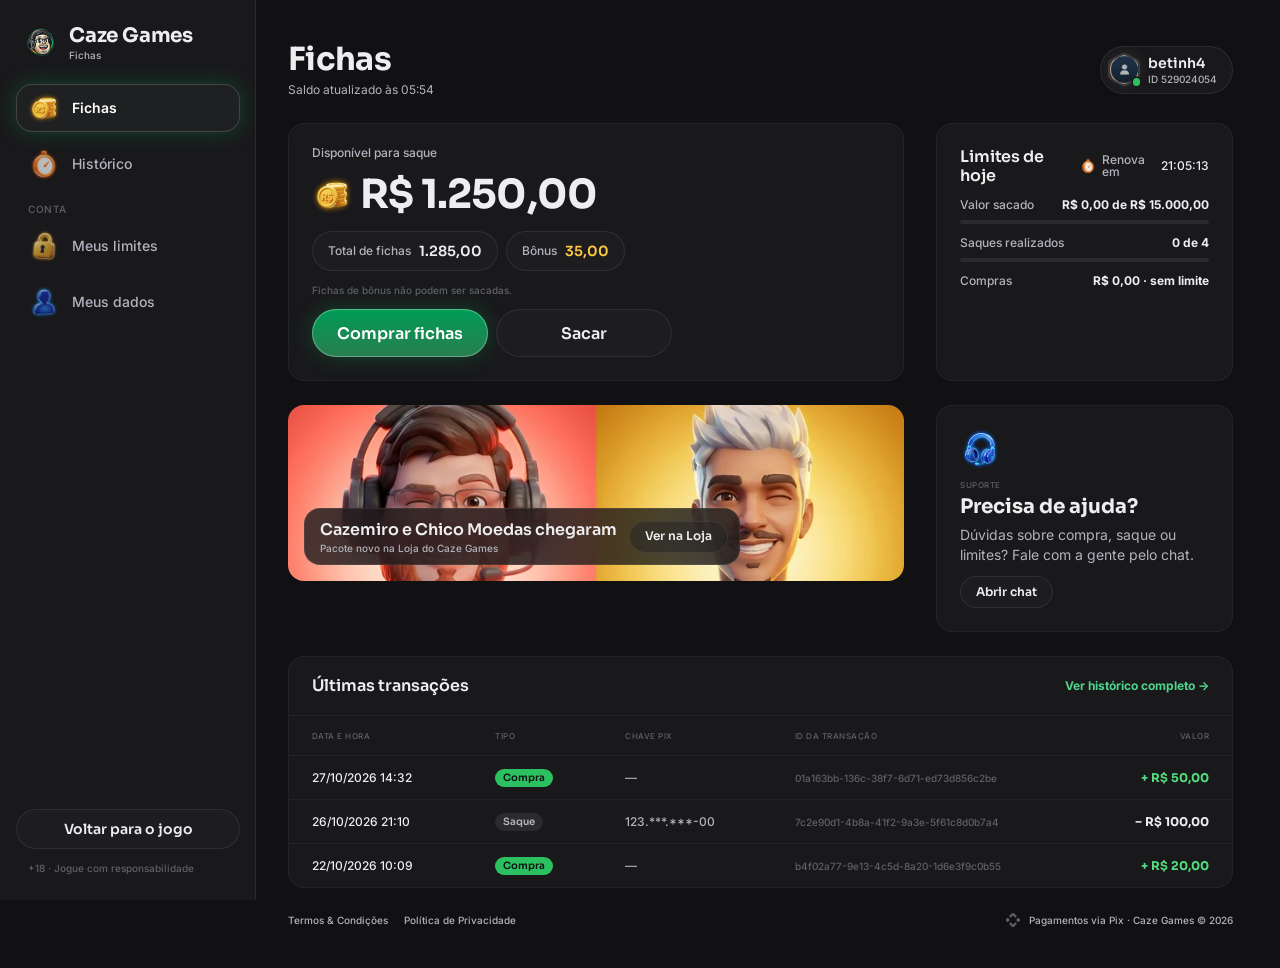
==== fichas/index.html @ 66422e05 "Caze Games: versão da marca gerada do protótipo EstrelaGames Cores verdes do kit, logo do Caze (ícon" ====
<!doctype html>
<html lang="pt-BR">
<head>
<meta charset="utf-8">
<meta name="viewport" content="width=device-width, initial-scale=1, viewport-fit=cover">
<meta name="robots" content="noindex, nofollow">
<meta name="theme-color" content="#111113">
<title>Fichas · Caze Games</title>
<link rel="icon" href="../assets/ui/logo_icon.webp">
<link rel="preconnect" href="https://fonts.googleapis.com">
<link rel="preconnect" href="https://fonts.gstatic.com" crossorigin>
<link rel="stylesheet" href="https://fonts.googleapis.com/css2?family=Inter:wght@400;500;600;700&family=Sora:wght@600;700;800&display=swap">
<link rel="stylesheet" href="../css/tokens.css?v=20261027h">
<link rel="stylesheet" href="../css/ui.css?v=20261027h">
<link rel="stylesheet" href="fichas.css?v=20261027h">
</head>
<body>
<svg width="0" height="0" style="position:absolute" aria-hidden="true">
  <defs><clipPath id="hexclip" clipPathUnits="objectBoundingBox"><path id="hexpath" d=""/></clipPath></defs>
  <symbol id="i-chev-l-light" viewBox="0 0 320 512"><path d="M20.7 267.3c-6.2-6.2-6.2-16.4 0-22.6l192-192c6.2-6.2 16.4-6.2 22.6 0s6.2 16.4 0 22.6L54.6 256 235.3 436.7c6.2 6.2 6.2 16.4 0 22.6s-16.4 6.2-22.6 0l-192-192z"/></symbol>
  <symbol id="i-x" viewBox="0 0 384 512"><path d="M324.5 411.1c6.2 6.2 16.4 6.2 22.6 0s6.2-16.4 0-22.6L214.6 256 347.1 123.5c6.2-6.2 6.2-16.4 0-22.6s-16.4-6.2-22.6 0L192 233.4 59.5 100.9c-6.2-6.2-16.4-6.2-22.6 0s-6.2 16.4 0 22.6L169.4 256 36.9 388.5c-6.2 6.2-6.2 16.4 0 22.6s16.4 6.2 22.6 0L192 278.6 324.5 411.1z"/></symbol>
  <symbol id="i-check" viewBox="0 0 448 512"><path d="M438.6 105.4c12.5 12.5 12.5 32.8 0 45.3l-256 256c-12.5 12.5-32.8 12.5-45.3 0l-128-128c-12.5-12.5-12.5-32.8 0-45.3s32.8-12.5 45.3 0L160 338.7 393.4 105.4c12.5-12.5 32.8-12.5 45.3 0z"/></symbol>
  <symbol id="i-copy" viewBox="0 0 448 512"><path d="M208 0H332.1c12.7 0 24.9 5.1 33.9 14.1l67.9 67.9c9 9 14.1 21.2 14.1 33.9V336c0 26.5-21.5 48-48 48H208c-26.5 0-48-21.5-48-48V48c0-26.5 21.5-48 48-48zM48 128h80v64H64V448H256V416h64v48c0 26.5-21.5 48-48 48H48c-26.5 0-48-21.5-48-48V176c0-26.5 21.5-48 48-48z"/></symbol>
  <symbol id="i-pix" viewBox="0 0 24 24"><path d="M6.1 6.3 10.1 2.3a2.7 2.7 0 0 1 3.8 0l4 4-2.3 2.3-2.9-2.9a1 1 0 0 0-1.4 0L8.4 8.6 6.1 6.3zm11.8 11.4-4 4a2.7 2.7 0 0 1-3.8 0l-4-4 2.3-2.3 2.9 2.9a1 1 0 0 0 1.4 0l2.9-2.9 2.3 2.3zM2.3 10.1l1.6-1.6L7.4 12l-3.5 3.5-1.6-1.6a2.7 2.7 0 0 1 0-3.8zm19.4 0a2.7 2.7 0 0 1 0 3.8l-1.6 1.6-3.5-3.5 3.5-3.5 1.6 1.6z"/></symbol>
</svg>

<div class="fx">
  <aside class="side" id="side" aria-label="Menu"></aside>
  <div class="main">
    <header class="mtop" id="mtop"></header>
    <main class="page" id="page"></main>
    <footer class="foot" id="foot"></footer>
  </div>
</div>
<div class="veil" id="veil" hidden><section class="drawer" id="drawer" role="dialog" aria-modal="true"></section></div>
<div class="toast" id="toast"><span class="hint-pill" id="toastTxt"></span></div>

<script src="fichas.js?v=20261027h"></script>
</body>
</html>
---- css/tokens.css ----
/* Caze Games · tokens do DS EstrelaGames (Rjx31bgpOt4m1U8DVKyWtd · modo Caze Games), valores resolvidos 1:1 */
:root{
  color-scheme: dark;
  /* background */
  --bg-default:#111113; --bg-subtle:#19191b; --bg-strong:#222325; --bg-raised:#292a2e; --bg-inset:#010101; --bg-highlight:#ffffff14; --bg-chrome:#19191b; --bg-divider:#292a2e; --bg-band:#00000052;
  --bga-default-50:#11111380; --bga-default-75:#111113bf; --bga-subtle-50:#19191b80; --bga-subtle-75:#19191bbf;
  --bga-strong-25:#22232540; --bga-strong-50:#22232580; --bga-strong-75:#222325bf;
  --bga-secondary-16:#4fd48b29; --bga-secondary-32:#4fd48b52; --bga-accent-12:#ffc8411f;
  /* border */
  --border-muted:#ffffff14; --border-default:#222325; --border-strong:#393a40; --border-focus:#009c57;
  --border-hl-top:#ffffff29; --border-gold-top:#b0f3c8e5; --border-gold-bottom:#009c575c;
  /* text */
  --text-default:#eeeef0; --text-muted:#b2b3bd; --text-link:#4fd48b; --text-subtle:#5f606a; --text-disabled:#46484f;
  --text-brand:#4fd48b; --text-success:#52de7e; --text-error:#ff6b6e; --text-prize:#ffc841;
  --text-on-color:#ffffff; --text-on-color-muted:#ffffffd9; --text-on-color-subtle:#ffffffb2; --text-on-light:#111113;
  /* system */
  --sys-info:#02a963; --sys-success:#2cc160; --sys-success-strong:#8cf0a9; --sys-warning:#ffbe2e; --sys-error:#ef4452;
  --sysa-success-25:#2cc16040; --sysa-error-25:#ef445240; --sysa-info-25:#3b74f540;
  --notification-error:#ef4452;
  /* effects */
  --hl-subtle:#ffffff29; --hl:#ffffff52; --hl-strong:#ffffff7a;
  --shadow-faint:#0000001f; --shadow-subtle:#0000003d; --shadow:#00000066; --shadow-strong:#00000080;
  --glow-info:#009c5752; --glow-accent:#ffbe2e52; --glow-success:#52de7ea3; --glow-gold:#4fd48b52; --glow-blue:#4fd48b; --glow-red:#ff6b6e;
  /* surfaces */
  --surface-card-top:#19191b; --surface-card-bottom:#111113; --surface-elevated-top:#292a2e; --surface-elevated-bottom:#19191b;
  /* buttons */
  --btn-primary-top:#009c57; --btn-primary-bg:#287d4f; --btn-secondary-border:#02a963;
  --btn-disabled-top:#292a2e; --btn-disabled-bg:#292a2e; --btn-disabled-text:#46484f;
  /* tabs */
  --tab-default-text:#b2b3bd; --tab-container:#222325; --input-border:#222325;
  --tab-padrao:#009c57; --tab-padrao-tint:#009c573d; --tab-rosa:#e93d82; --tab-rosa-tint:#e93d823d;
  /* games */
  --game-truco:#e5484d; --game-paulista:#3b74f5; --game-cacheta:#8752f2; --game-tranca:#2cc160; --game-buraco:#1f9a4a;
  --game-poker:#0fa968; --game-sinuca:#2fa35a; --game-todos:#02a963; --game-domino:#14b8a6; --game-dama:#f76b15; --game-xadrez:#5b6cff;
  --game-paulista-tint:#3b74f53d; --game-truco-tint:#e5484d3d; --game-cacheta-tint:#8752f23d; --game-buraco-tint:#1f9a4a3d;
  /* crew */
  --crew-engenheiro:#4fb3ff; --crew-comandante:#f5c542; --crew-piloto:#ff5a36; --crew-navegador:#e86bff; --crew-explorador:#4dffb8;
  --crew-bar:#ff9f43; --crew-reis:#34d399; --crew-nobru:#3d8bff; --crew-inhui:#ff4fb0;
  /* stake / table */
  --stake-padrao-top:#1f5938; --stake-padrao-bottom:#152c1e; --stake-iniciante-top:#1f9a4a; --stake-iniciante-bottom:#1f502c;
  --table-card-top:#1f5a4a; --table-card-bottom:#0f2e2a; --table-stake:#ffc841;
  --plus-bg:#52de7e; --plus-icon:#111113;
  /* cards */
  --card-face:#ffffff; --card-border:#9ea2a4; --suit-red:#c72c3d; --suit-black:#141922; --back-top:#246943; --back-bottom:#133b25;
  /* seat timer */
  --seat-timer-track:#ffffff1f; --seat-timer:#02a963;
  /* type */
  --f-display:"Sora", "Inter", system-ui, sans-serif;
  --f-ui:"Inter", system-ui, -apple-system, sans-serif;
  --f-call:"Industry", "Sora", sans-serif;
  /* marca · Caze Games (sobrescreve) */
  --back-top:#1f5938; --back-bottom:#121b15; --btn-primary-text:#ffffff; --crew-nobru:#02A963; --crew-inhui:#02A963; --crew-chico:#4FD48B;
}
/* estilos de texto do DS */
.t-d3xl{font:700 64px/1.2 var(--f-display);letter-spacing:-.02em}
.t-d2xl{font:700 48px/1.2 var(--f-display);letter-spacing:-.02em}
.t-dxl{font:700 40px/1.2 var(--f-display);letter-spacing:-.02em}
.t-dl{font:700 32px/1.2 var(--f-display);letter-spacing:-.02em}
.t-dm{font:700 24px/1.2 var(--f-display);letter-spacing:-.01em}
.t-ds{font:700 20px/1.2 var(--f-display);letter-spacing:-.01em}
.t-dxs{font:600 16px/1.2 var(--f-display)}
.t-d2xs{font:600 14px/1.2 var(--f-display)}
.t-d3xs{font:600 12px/1.2 var(--f-display)}
.t-hm{font:700 20px/1.2 var(--f-ui)}
.t-ll{font:500 16px/1 var(--f-ui)} .t-lm{font:500 14px/1 var(--f-ui)} .t-ls{font:500 12px/1 var(--f-ui)} .t-lxs{font:500 10px/1 var(--f-ui)} .t-l2xs{font:500 8px/1 var(--f-ui)}
.t-link{font:700 12px/1.5 var(--f-ui)}
.t-p2xl{font:400 20px/1.5 var(--f-ui)} .t-pm{font:400 14px/1.5 var(--f-ui)} .t-ps{font:400 12px/1.5 var(--f-ui)}
---- css/ui.css ----
/* EstrelaGames · base + componentes do DS (Apple Gamer Style · Glass). Medidas 1:1 com o Figma (frame 375). */
*{box-sizing:border-box}
html,body{height:100%;margin:0}
body{background:#05080c;color:var(--text-default);font-family:var(--f-ui);-webkit-font-smoothing:antialiased;overflow:hidden;-webkit-text-size-adjust:100%}
button{font:inherit;color:inherit;border:0;background:none;padding:0;margin:0;cursor:pointer;-webkit-tap-highlight-color:transparent;text-align:inherit}
button:focus-visible,[role="button"]:focus-visible{outline:2px solid var(--border-focus);outline-offset:2px}
/* cards clicáveis são div[role=button]: o WebKit (iPhone) não estica os filhos de um <button> com flex */
[role="button"]{cursor:pointer;-webkit-tap-highlight-color:transparent;-webkit-user-select:none;user-select:none;outline:0}
input{font:inherit;color:inherit;border:0;background:none;outline:0;padding:0;margin:0;min-width:0}
img,video{display:block;max-width:100%;user-select:none;-webkit-user-drag:none}
svg{display:block}
[hidden]{display:none!important}
.ic{flex:none;object-fit:contain;pointer-events:none}

/* ---------- aparelho ---------- */
.stage-wrap{position:fixed;inset:0;display:flex;align-items:center;justify-content:center}
.phone{position:relative;width:375px;height:812px;background:var(--bg-subtle);overflow:hidden;border-radius:48px;box-shadow:0 0 0 10px #0c1016,0 0 0 11px #2a3340,0 40px 80px rgba(0,0,0,.6);transform-origin:center;display:flex;flex-direction:column}
.status{position:relative;flex:none;height:44px;display:flex;align-items:center;justify-content:space-between;padding:0 26px 0 32px;font:600 15px/1 var(--f-ui);background:var(--bg-subtle);z-index:60;pointer-events:none}
.status .island{position:absolute;left:50%;top:10px;width:118px;height:32px;margin-left:-59px;border-radius:20px;background:#000}
.status .icons{display:flex;gap:6px;align-items:center}
.app{position:relative;flex:1;min-height:0;overflow:hidden}
@media (max-width:520px){
  .phone{width:100vw;height:100vh;height:100dvh;border-radius:0;box-shadow:none;transform:none!important}
  .status{display:none}
  .app{padding-top:env(safe-area-inset-top,0px)}
}
.scr{position:absolute;inset:0;display:flex;flex-direction:column;background:var(--bg-subtle);overflow:hidden}
.app>.scr{top:env(safe-area-inset-top,0px)}
@media (min-width:521px){.app>.scr{top:0}}
.scroll{flex:1;min-height:0;overflow-y:auto;overflow-x:hidden;-webkit-overflow-scrolling:touch;scrollbar-width:none;overscroll-behavior:contain}
.scroll::-webkit-scrollbar,.hscroll::-webkit-scrollbar{display:none}
/* linha com rolagem lateral: sem clip, sangra até a borda da tela (regra Oct 26) */
.hscroll{display:flex;overflow-x:auto;overflow-y:visible;scrollbar-width:none;margin:0 -8px;padding:0 8px;scroll-padding:0 8px;-webkit-overflow-scrolling:touch}

/* ---------- ícones 3D ---------- */
.i16{width:16px;height:16px}.i20{width:20px;height:20px}.i24{width:24px;height:24px}.i28{width:28px;height:28px}.i32{width:32px;height:32px}.i36{width:36px;height:36px}.i40{width:40px;height:40px}.i48{width:48px;height:48px}

/* ---------- header-game (Mobile · Glass) ---------- */
.hdr{position:relative;flex:none;height:64px;display:flex;align-items:center;gap:4px;padding:8px 12px;background:var(--bg-subtle);overflow:hidden;z-index:20}
.hdr::before{content:"";position:absolute;left:48px;top:-70px;width:280px;height:140px;border-radius:50%;background:var(--glow-blue);filter:blur(60px);opacity:.15;pointer-events:none}
.hdr .side{position:relative;flex:1;min-width:0;display:flex;align-items:center;gap:4px}
.hdr .logo{width:24px;height:36px;display:grid;place-items:center;flex:none}
.hdr .logo img{width:25px;height:24px}
.cpill{flex:1;min-width:0;height:34px;display:flex;align-items:center;gap:2px;padding:4px;border-radius:999px;background:linear-gradient(90deg,#52de7e1a,#22232506),var(--bga-strong-50);box-shadow:inset 0 0 0 1px var(--border-muted);overflow:hidden}
.cpill.bonus{padding:4px 8px 4px 4px;background:linear-gradient(90deg,#22232506,#ffc8411a),var(--bga-strong-50)}
.cpill .ic{width:24px;height:24px}
.cpill .t{flex:1;min-width:0;display:flex;flex-direction:column;gap:2px;text-align:left}
.cpill .t small{font:500 8px/1 var(--f-ui);color:var(--text-muted)}
.cpill .t b{font:700 12px/10px var(--f-ui);color:var(--text-default);white-space:nowrap;overflow:hidden;text-overflow:ellipsis}
.cpill.bonus .t b{color:var(--text-prize)}
.cpill .plus{width:20px;height:20px;border-radius:10px;background:var(--plus-bg);display:grid;place-items:center;flex:none}
.cpill .plus svg{width:12px;height:12px;fill:var(--plus-icon)}
.hbell{position:relative;width:36px;height:36px;border-radius:18px;background:var(--bga-strong-50);box-shadow:inset 0 0 0 1px var(--border-muted);display:grid;place-items:center;flex:none}
.hbell .ic{width:28px;height:28px}
.hbell i{position:absolute;left:28px;top:0;width:8px;height:8px;border-radius:50%;background:var(--notification-error)}
.hbell i[hidden]{display:none}

/* ---------- header-avatar (hexágono com borda da tripulação) ---------- */
.hav{position:relative;display:inline-block;flex:none;width:var(--w,44px);height:var(--h,48px)}
.hav .gl{position:absolute;left:-4.5%;top:0;width:109%;aspect-ratio:1;border-radius:50%;background:var(--cc);filter:blur(calc(var(--w,44px) * .16));opacity:.45;pointer-events:none}
.hav .hx{position:absolute;inset:0;-webkit-clip-path:url(#hexclip);clip-path:url(#hexclip);background:var(--cc)}
.hav .hx img{position:absolute;inset:2px;width:calc(100% - 4px);height:calc(100% - 4px);object-fit:cover;object-position:center top;-webkit-clip-path:url(#hexclip);clip-path:url(#hexclip);background:var(--bg-raised)}
.hav .on{position:absolute;left:77%;top:75%;width:23%;aspect-ratio:1;border-radius:50%;background:var(--sys-success);box-shadow:0 0 0 1.5px var(--bg-subtle)}
.hav.xs{--w:24px;--h:26px}.hav.s{--w:32px;--h:35px}.hav.m{--w:44px;--h:48px}.hav.l{--w:56px;--h:60px}
.hav.xs .hx img,.hav.s .hx img{inset:1.5px;width:calc(100% - 3px);height:calc(100% - 3px)}
.hav.empty{height:var(--w)}
.hav.empty .av0{position:absolute;inset:4.5%;width:91%;height:91%}
.hav.empty .add{position:absolute;left:63.6%;top:63.6%;width:27.3%;height:27.3%;border-radius:50%;background:var(--plus-bg);box-shadow:0 0 0 1.2px var(--bg-subtle);display:grid;place-items:center}
.hav.empty .add svg{width:58%;height:58%;fill:var(--plus-icon)}

/* ---------- avatar circular (avatar-estrela-games) ---------- */
.av{position:relative;display:inline-block;vertical-align:middle;flex:none;width:var(--s,48px);height:var(--s,48px);border-radius:50%;background:linear-gradient(180deg,var(--surface-elevated-top),var(--surface-elevated-bottom));box-shadow:inset 0 0 0 var(--bw,2px) #ffffff29}
.av img{position:absolute;inset:var(--bw,2px);width:calc(100% - 2*var(--bw,2px));height:calc(100% - 2*var(--bw,2px));border-radius:50%;object-fit:cover;object-position:center top}
.av.s{--s:32px;--bw:1px}.av.m{--s:48px;--bw:2px}.av.l{--s:80px;--bw:3px}.av.xl{--s:120px;--bw:4px}
.av .lvl{position:absolute;left:50%;bottom:-4px;transform:translateX(-50%);padding:1px 6px;border-radius:999px;background:var(--bg-raised);box-shadow:0 0 0 2px var(--bg-default);font:600 12px/14px var(--f-display);white-space:nowrap}
.av.empty .ph{position:absolute;inset:25%;width:50%;height:50%;fill:#ffffff52}
.av .addb{position:absolute;left:63.3%;top:63.3%;width:36.7%;height:36.7%;border-radius:50%;background:var(--plus-bg);display:grid;place-items:center;box-shadow:0 0 0 3px var(--bg-subtle)}
.av .addb svg{width:50%;height:50%;fill:#fff}

/* ---------- navbar-glass ---------- */
.nav{position:absolute;left:16px;right:16px;bottom:calc(12px + env(safe-area-inset-bottom,0px));height:64px;display:flex;align-items:stretch;padding:4px;border-radius:24px;background:var(--bga-strong-75);box-shadow:inset 0 0 0 1px var(--border-muted);-webkit-backdrop-filter:blur(24px);backdrop-filter:blur(24px);z-index:30}
.nav>button{position:relative;flex:1;min-width:0;display:flex;flex-direction:column;align-items:center;justify-content:center;border-radius:20px}
.nav>button .ic{width:32px;height:32px;opacity:.75}
.nav>button>span{font:500 10px/1 var(--f-ui);color:var(--text-subtle);white-space:nowrap}
.nav>button.on{flex:none;width:104px;justify-content:flex-end;gap:2px;padding-bottom:6px;background:var(--bga-secondary-16);box-shadow:inset 0 0 0 1px var(--hl-subtle),0 0 20px var(--glow-info)}
.nav>button.on .ic{position:absolute;left:28px;top:-14px;width:48px;height:48px;opacity:1}
.nav>button.on .lr{width:100%;display:flex;align-items:center;justify-content:space-between;padding:0 8px}
.nav>button.on .lr span{font:500 10px/1 var(--f-ui);color:var(--text-on-color)}
.nav .lr i{width:16px;height:16px;display:grid;place-items:center}
.nav .lr svg{width:10px;height:16px;fill:var(--text-on-color)}

/* ---------- game-block ---------- */
.gb{position:relative;flex:none;width:72px;height:64px;border-radius:16px;display:flex;flex-direction:column;align-items:center;justify-content:center;padding:4px 0;background:var(--tab-container);box-shadow:inset 0 0 0 1px var(--hl);font:500 10px/1 var(--f-ui);color:var(--text-on-color);white-space:nowrap}
.gb .ic{width:40px;height:40px}
.gb.on{justify-content:flex-end;padding:0 0 6px;background:var(--gc);box-shadow:0 4px 12px var(--gs,transparent)}
.gb.on .ic{position:absolute;left:50%;top:-12px;width:60px;height:60px;margin-left:-30px}
.gb .lk{position:absolute;right:4px;top:4px;width:14px;height:14px;opacity:.8}
.gb.on .lk{display:none}
.games-row{gap:8px;padding-top:12px;margin-top:-12px}
.games-row .gb{width:72px}

/* ---------- tabs ---------- */
.tabs{display:flex;gap:2px;height:44px;padding:4px;border-radius:12px;background:var(--bg-raised);box-shadow:inset 0 0 0 1px var(--input-border)}
.tabs>button{position:relative;flex:1;min-width:0;height:34px;border-radius:8px;display:flex;align-items:center;justify-content:center;padding:8px 16px;font:500 12px/1 var(--f-ui);color:var(--tab-default-text);white-space:nowrap}
.tabs>button.on{background:var(--tc-tint);font:700 12px/18px var(--f-ui);color:var(--text-default)}
.tabs>button.on::after{content:"";position:absolute;left:50%;bottom:0;width:24px;height:3px;margin-left:-12px;border-radius:2px;background:var(--tc);box-shadow:0 0 8px var(--tc)}
.tabs>button .lk{font:500 9px/1 var(--f-ui);margin-left:4px;opacity:.7}
.tabs{--tc:var(--tab-padrao);--tc-tint:var(--tab-padrao-tint)}
.tabs.t-azul{--tc:var(--game-paulista);--tc-tint:var(--game-paulista-tint)}
.tabs.t-vermelha{--tc:var(--game-truco);--tc-tint:var(--game-truco-tint)}
.tabs.t-roxa{--tc:var(--game-cacheta);--tc-tint:var(--game-cacheta-tint)}
.tabs.t-verde{--tc:var(--game-buraco);--tc-tint:var(--game-buraco-tint)}
.tabs.t-rosa{--tc:var(--tab-rosa);--tc-tint:var(--tab-rosa-tint)}

/* ---------- button-glass ---------- */
.btn{display:inline-flex;align-items:center;justify-content:center;gap:8px;white-space:nowrap;transition:transform .12s,filter .12s;flex:none}
.btn:active{transform:scale(.97)}
.btn.l{height:48px;padding:0 24px;border-radius:24px;font:600 16px/1.2 var(--f-display)}
.btn.m{height:40px;padding:0 20px;border-radius:20px;font:600 14px/1.2 var(--f-display)}
.btn.s{height:32px;padding:0 16px;border-radius:16px;font:600 12px/1.2 var(--f-display)}
.btn.xl{height:56px;padding:0 24px;border-radius:28px;font:600 16px/1.2 var(--f-display)}
.btn.m44{height:44px;border-radius:22px}
.btn.pri{background:linear-gradient(180deg,var(--btn-primary-top),var(--btn-primary-bg));box-shadow:inset 0 0 0 1px var(--hl),0 0 20px var(--glow-info);color:var(--btn-primary-text)}
.btn.sec{background:var(--bga-strong-50);box-shadow:inset 0 0 0 1px var(--border-muted);color:var(--text-default)}
.btn:disabled,.btn.dis{background:var(--btn-disabled-bg);box-shadow:none;color:var(--btn-disabled-text);pointer-events:none}
.btn.danger-txt{background:none;box-shadow:none;color:var(--text-error);font:500 14px/1 var(--f-ui)}
.btn.fill{flex:1;min-width:0}
.btn.wide{width:100%}
.btn .ic{width:20px;height:20px}

/* ---------- button-icon ---------- */
.bicon{width:40px;height:40px;border-radius:20px;display:grid;place-items:center;flex:none;background:var(--bga-strong-50);box-shadow:inset 0 0 0 1px var(--border-muted)}
.bicon .ic{width:24px;height:24px}
.bicon.s{width:32px;height:32px;border-radius:16px}.bicon.s .ic{width:20px;height:20px}
.bicon svg{width:14px;height:14px;fill:var(--text-default)}
.bicon.s28{width:28px;height:28px;border-radius:14px}.bicon.s28 svg{width:16px;height:16px}

/* ---------- tag ---------- */
.tag{display:inline-flex;align-items:center;gap:4px;padding:2px 8px;border-radius:999px;font:600 12px/14px var(--f-display);white-space:nowrap;flex:none}
.tag.neutral{background:#ffffff14;color:var(--text-muted)}
.tag.gold{background:#4fd48b29;color:var(--text-brand);box-shadow:inset 0 0 0 1px #b0f3c88c}
.tag.success{background:var(--sys-success);color:var(--bg-default)}
.tag.danger{background:var(--sys-error);color:var(--text-default)}
.tag.info{background:var(--sys-info);color:var(--text-default)}
.tag.live{background:var(--sys-error);color:var(--text-default)}
.tag.beginner{background:var(--game-buraco);color:var(--text-default)}

/* ---------- section-title ---------- */
.stitle{display:flex;align-items:center;justify-content:space-between;gap:16px}
.stitle .tx{flex:1;min-width:0;display:flex;flex-direction:column;gap:2px}
.stitle b{font:700 20px/1.2 var(--f-display);letter-spacing:-.01em}
.stitle small{font:500 12px/1 var(--f-ui);color:var(--text-muted)}
.trow{display:flex;align-items:center;justify-content:space-between;gap:8px}
.trow b{font:600 14px/1.2 var(--f-display)}
.trow small{font:500 10px/1 var(--f-ui);color:var(--text-subtle)}

/* ---------- page-top ---------- */
.ptop{flex:none;display:flex;align-items:center;justify-content:space-between;gap:8px;padding:8px;min-height:45px}
.ptop .l{display:flex;align-items:center;gap:8px;min-width:0}
.ptop .back{width:28px;height:28px;border-radius:14px;display:grid;place-items:center;background:var(--bga-strong-50);box-shadow:inset 0 0 0 1px var(--border-muted);flex:none}
.ptop .back svg{width:10px;height:16px;fill:var(--text-default)}
.ptop .tx{display:flex;flex-direction:column;min-width:0}
.ptop .tx b{font:600 16px/1.2 var(--f-display);white-space:nowrap;overflow:hidden;text-overflow:ellipsis}
.ptop .tx small{display:flex;align-items:center;gap:4px;font:500 10px/1 var(--f-ui);color:var(--text-muted)}
.ptop .tx small i{width:6px;height:6px;border-radius:50%;background:var(--sys-success)}

/* ---------- input-search / input ---------- */
.search{display:flex;align-items:center;gap:8px;height:40px;padding:0 16px 0 12px;border-radius:20px;background:var(--bga-strong-50);box-shadow:inset 0 0 0 1px var(--border-muted)}
.search svg{width:16px;height:16px;fill:var(--text-muted);flex:none}
.search input{flex:1;font:500 12px/1 var(--f-ui);color:var(--text-default)}
.search input::placeholder{color:var(--text-muted)}
.field{display:flex;flex-direction:column;gap:8px}
.field>label{font:500 14px/1 var(--f-ui);color:var(--text-default)}
.field .box{display:flex;align-items:center;gap:8px;height:40px;padding:8px 12px;border-radius:12px;background:var(--bga-strong-50);box-shadow:inset 0 0 0 1px var(--border-muted)}
.field .box:focus-within{box-shadow:inset 0 0 0 1px var(--border-focus)}
.field .box input{flex:1;font:400 14px/1.5 var(--f-ui);color:var(--text-default)}
.field .box input::placeholder{color:var(--text-disabled)}
.field .box button svg{width:20px;height:20px;fill:var(--text-muted)}

/* ---------- otp ---------- */
.otp{display:flex;gap:8px;justify-content:center}
.otp .bx{width:48px;height:56px;border-radius:12px;background:#ffffff14;display:grid;place-items:center;font:700 24px/1.2 var(--f-display);color:var(--text-default);box-shadow:inset 0 0 0 1px var(--border-muted)}
.otp .bx.act{background:#ffffff1f;box-shadow:inset 0 0 0 2px var(--border-focus),0 0 12px var(--glow-info)}
.otp .bx.act::after{content:"";width:2px;height:24px;background:var(--border-focus);animation:blink 1s steps(1) infinite}
@keyframes blink{50%{opacity:0}}
.otp-in{position:absolute;opacity:0;pointer-events:none;width:1px;height:1px}

/* ---------- progress ---------- */
.prog{height:4px;border-radius:999px;background:#ffffff1f;overflow:hidden;flex:1}
.prog i{display:block;height:100%;border-radius:inherit;background:var(--tab-padrao);transition:width .3s}

/* ---------- stake-pill ---------- */
.stakes{position:relative;height:128px;overflow:hidden;margin:0 -8px}
.stakes .track{position:absolute;top:8px;left:50%;transform:translateX(-50%);display:flex;align-items:center;gap:8px;height:112px}
.sp{position:relative;flex:none;display:flex;flex-direction:column;border-radius:16px;padding:4px 4px 0;background:linear-gradient(180deg,var(--surface-elevated-top),var(--surface-card-bottom));box-shadow:inset 0 0 0 1px #ffffff29,0 16px 40px var(--shadow);transition:width .25s,height .25s}
.sp .st{position:relative;flex:1;align-self:stretch;border-radius:12px;display:flex;flex-direction:column;align-items:center;justify-content:center;gap:4px;background:linear-gradient(180deg,var(--stake-padrao-top),var(--stake-padrao-bottom));box-shadow:inset 0 0 0 1px var(--hl-subtle),inset 0 2px 8px var(--shadow)}
.sp .v{display:flex;align-items:center;gap:4px;font:600 14px/1.2 var(--f-display);white-space:nowrap}
.sp .v .ic{width:14px;height:14px}
.sp .q{position:absolute;top:4px;right:4px;display:flex;align-items:center;gap:3px;padding:2px 5px;border-radius:8px;background:var(--bga-strong-50);font:500 8px/1 var(--f-ui);white-space:nowrap}
.sp .q::before{content:"";width:5px;height:5px;border-radius:50%;background:var(--sys-success)}
.sp .tg{padding:2px 6px;border-radius:6px;background:var(--bga-strong-50);font:500 8px/1 var(--f-ui);color:var(--text-success)}
.sp .ft{flex:none;display:flex;align-items:center;justify-content:center;gap:3px;padding:4px 0 5px;white-space:nowrap}
.sp .ft small{font:500 8px/1 var(--f-ui);color:var(--text-muted)}
.sp .ft b{font:500 8px/1 var(--f-ui)}
.sp.ini .st{background:linear-gradient(180deg,var(--stake-iniciante-top),var(--stake-iniciante-bottom))}
.sp.S{width:68px;height:68px;padding:4px}
.sp.S .q,.sp.S .ft,.sp.S .tg{display:none}
.sp.M{width:88px;height:88px}
.sp.M .v{font:600 16px/1.2 var(--f-display)} .sp.M .v .ic{width:18px;height:18px}
.sp.L{width:112px;height:112px}
.sp.L .v{font:700 20px/1.2 var(--f-display);letter-spacing:-.01em} .sp.L .v .ic{width:24px;height:24px}
.sp.L .ft b{font:500 10px/1 var(--f-ui)}
.sp.on{box-shadow:inset 0 0 0 2px var(--btn-secondary-border),0 0 20px var(--glow-info)}
.sp.on .st{background:linear-gradient(180deg,var(--btn-primary-top),var(--btn-primary-bg))}
.sp.on.ini .st{background:linear-gradient(180deg,var(--stake-iniciante-top),var(--stake-iniciante-bottom))}
.stake-grid{display:grid;grid-template-columns:repeat(3,minmax(0,1fr));gap:12px}
.stake-grid .sp{width:auto;height:88px}

/* ---------- table-glass (mesa aberta) ---------- */
.tg-row{display:grid;grid-template-columns:repeat(2,minmax(0,1fr));gap:16px 8px}
.tgl{position:relative;height:92px;border-radius:46px;padding:4px;display:flex;background:linear-gradient(180deg,var(--surface-elevated-top),var(--surface-card-bottom));box-shadow:inset 0 0 0 1px #ffffff29,0 16px 40px var(--shadow);text-align:left}
.tgl .felt{flex:1;align-self:stretch;min-width:0;display:flex;align-items:center;padding:10px 12px 6px 70px;border-radius:41px;background:linear-gradient(180deg,var(--table-card-top),var(--table-card-bottom));box-shadow:inset 0 0 0 1px var(--hl-subtle),inset 0 2px 8px var(--shadow)}
.tgl .vals{display:flex;flex-direction:column;gap:4px;min-width:0}
.tgl .vals b{font:600 14px/1.2 var(--f-display);color:var(--table-stake);white-space:nowrap}
.tgl .vals small{font:500 10px/1 var(--f-ui);color:#ffffffb2;white-space:nowrap}
.tgl .seats{display:flex;align-items:center;gap:2px;height:20px}
.tgl .seats .pl{display:flex}
.tgl .seats .pl span{width:20px;height:20px;border-radius:10px;overflow:hidden;background:var(--cc);margin-right:-6px;box-shadow:0 0 0 1px var(--table-card-bottom)}
.tgl .seats .pl span img{width:100%;height:100%;object-fit:cover;object-position:center top}
.tgl .seats em{font:600 12px/14px var(--f-display);font-style:normal;margin-left:8px}
.tgl .tab{position:absolute;left:50%;top:-8px;transform:translateX(-50%);padding:2px 8px;border-radius:8px;background:var(--surface-elevated-top);box-shadow:inset 0 0 0 1px var(--border-muted);font:500 10px/12px var(--f-ui);color:var(--text-subtle);white-space:nowrap}
.tgl .deck{position:absolute;left:14px;top:25px;width:52px;height:52px}
.tgl.locked .felt>*{opacity:.55}
.tgl.pool{border-radius:16px}
.tgl.pool .felt{border-radius:12px;position:relative;overflow:hidden;background:linear-gradient(180deg,#2fa35a,#145c32)}
.tgl.pool .felt::before{content:"";position:absolute;left:30%;top:0;bottom:0;border-left:1px solid #ffffff29}
.tgl.pool .pk{position:absolute;width:10px;height:10px;border-radius:50%;background:#000000b2;box-shadow:inset 0 0 0 1px #ffffff1f}

/* ---------- action-tile ---------- */
.atile{width:80px;height:64px;border-radius:16px;display:flex;flex-direction:column;align-items:center;justify-content:center;background:var(--bga-strong-50);box-shadow:inset 0 0 0 1px var(--border-muted);font:600 14px/1.2 var(--f-display);flex:none}
.atile .ic{width:28px;height:28px}

/* ---------- bottom sheet (sheet glass) ---------- */
.veil{position:absolute;inset:0;z-index:50;background:var(--bga-default-75);display:flex;align-items:flex-end;animation:fade .2s both}
.bsheet{position:relative;width:100%;max-height:calc(100% - 24px);display:flex;flex-direction:column;align-items:stretch;gap:12px;padding:8px 12px calc(24px + env(safe-area-inset-bottom,0px));border-radius:24px 24px 0 0;background:var(--bg-subtle);box-shadow:inset 0 1px 0 var(--hl-subtle),0 16px 40px var(--shadow);animation:up .28s cubic-bezier(.2,.9,.3,1) both;overflow:hidden}
.bsheet.g16{gap:16px}
.bsheet .handle{width:36px;height:4px;border-radius:2px;background:var(--border-muted);align-self:center;flex:none}
.bsheet .scroll{margin:0 -12px;padding:0 12px}
.sh-h{display:flex;align-items:center;gap:12px;flex:none}
.sh-h>.ic{width:36px;height:36px}
.sh-h .tx{flex:1;min-width:0;display:flex;flex-direction:column;gap:2px}
.sh-h .tx b{font:600 16px/1.2 var(--f-display)}
.sh-h .tx small{font:500 10px/1.2 var(--f-ui);color:var(--text-subtle)}
.sh-h .tx small.ok{display:flex;align-items:center;gap:6px;color:var(--sys-success)}
.sh-h .tx small.ok::before{content:"";width:8px;height:8px;border-radius:50%;background:var(--sys-success)}
.xbtn{width:32px;height:32px;border-radius:16px;display:grid;place-items:center;background:var(--bga-strong-50);box-shadow:inset 0 0 0 1px var(--border-muted);flex:none}
.xbtn svg{width:14px;height:14px;fill:var(--text-default)}
@keyframes up{from{transform:translateY(100%)}to{transform:none}}
@keyframes fade{from{opacity:0}}
@keyframes pop{from{transform:scale(.3);opacity:0}}

/* ---------- hint (pílula) / toast ---------- */
.hint-pill{display:inline-flex;align-items:center;gap:4px;padding:4px 12px;border-radius:999px;background:var(--bga-strong-75);box-shadow:inset 0 0 0 1px var(--hl-subtle);font:500 10px/1.2 var(--f-ui);color:var(--text-default);white-space:nowrap;-webkit-backdrop-filter:blur(12px);backdrop-filter:blur(12px)}
.toast{position:absolute;left:50%;top:72px;transform:translate(-50%,-8px);opacity:0;transition:opacity .2s,transform .2s;z-index:90;pointer-events:none;max-width:calc(100% - 32px)}
.toast .hint-pill{font-size:11px;padding:6px 14px;white-space:normal;text-align:center}
.toast.show{opacity:1;transform:translate(-50%,0)}

/* ---------- list / cells ---------- */
.cell{display:flex;flex-direction:column;gap:2px;padding:8px;border-radius:12px;background:var(--bga-strong-50);box-shadow:inset 0 0 0 1px var(--border-muted);min-width:0;flex:1}
.cell small{font:500 10px/1 var(--f-ui);color:var(--text-subtle)}
.cell b{font:600 14px/1.2 var(--f-display);white-space:nowrap}
.card-raised{border-radius:16px;background:var(--bg-raised)}
.muted{color:var(--text-muted)}.subtle{color:var(--text-subtle)}.prize{color:var(--text-prize)}.ok{color:var(--text-success)}.err{color:var(--text-error)}

@media (prefers-reduced-motion: reduce){*,*::before,*::after{animation-duration:.01ms!important;animation-iteration-count:1!important;transition-duration:.01ms!important}}
---- fichas/fichas.css ----
/* Caze Games · Fichas (página fora do app). Usa os tokens e componentes do app (../css/tokens.css + ui.css: .btn, .tabs, .tag, .field, .xbtn, .hav, .toast).
   Celular (Figma W01–W09, 375): header + abas + cartões empilhados, comprar/sacar em tela cheia.
   Computador ≥ 1024 (Figma DW01–DW09, 1920): menu 256 à esquerda, conteúdo 1312 (grade 864 + 416, gap 32), comprar/sacar num drawer de 480. */
html,body{height:auto;min-height:100%}
html{scrollbar-gutter:stable}
body{overflow:auto;background:var(--bg-default)}
body.lock{overflow:hidden}
a{color:inherit;text-decoration:none}
.od{display:none}
.fx{min-height:100vh;display:flex}
.main{flex:1;min-width:0;display:flex;flex-direction:column}
.ic{width:24px;height:24px}

/* ---------- celular: header + abas ---------- */
.side{display:none}
.mtop{position:sticky;top:0;z-index:20;display:flex;flex-direction:column;background:var(--bg-default);padding-top:env(safe-area-inset-top,0px)}
.mtop .row{display:flex;align-items:center;gap:12px;height:60px;padding:0 16px 0 12px;box-shadow:inset 0 -1px 0 var(--border-muted)}
.bk{width:32px;height:32px;border-radius:16px;display:grid;place-items:center;flex:none;background:var(--bga-strong-50);box-shadow:inset 0 0 0 1px var(--border-muted)}
.bk svg{width:10px;height:16px;fill:var(--text-brand)}
.brand{flex:1;min-width:0;display:flex;align-items:center;gap:12px}
.brand img{width:33px;height:32px}
.brand span{display:flex;flex-direction:column;gap:2px}
.brand b{font:700 20px/1.2 var(--f-display);letter-spacing:-.01em}
.brand small{font:500 10px/1 var(--f-ui);color:var(--text-muted)}
.mtop .tabs{margin:12px 12px 0}
.mtop .tabs>button{height:36px}

.page{display:flex;flex-direction:column;gap:12px;padding:12px 12px 0}
.ptitle{display:none}
.ptitle.mob{display:flex;padding:8px 4px 0}
.ptitle .tx{display:flex;flex-direction:column;gap:4px}
.ptitle h1{margin:0;font:700 20px/1.2 var(--f-display);letter-spacing:-.01em}
.ptitle .tx small{font:400 12px/1.4 var(--f-ui);color:var(--text-muted)}
.ptitle .r{display:none}

.card{display:flex;flex-direction:column;gap:16px;padding:16px;border-radius:16px;background:var(--bg-subtle);box-shadow:inset 0 0 0 1px var(--border-default)}
.grid,.col{display:flex;flex-direction:column;gap:12px}

/* saldo */
.bal{gap:12px}
.bal .lbl{font:500 12px/1 var(--f-ui);color:var(--text-muted)}
.amt{display:flex;align-items:center;gap:8px}
.amt .ic{width:32px;height:32px}
.amt b{font:700 32px/1.2 var(--f-display);letter-spacing:-.02em}
.chips{display:flex;flex-wrap:wrap;gap:8px}
.chip{display:inline-flex;align-items:center;gap:8px;height:40px;padding:0 16px;border-radius:20px;background:var(--bga-strong-50);box-shadow:inset 0 0 0 1px var(--border-muted)}
.chip small{font:500 12px/1 var(--f-ui);color:var(--text-muted)}
.chip b{font:600 14px/1.2 var(--f-display)}
.prize{color:var(--text-prize)}
.bal .bnote{font:500 10px/1.4 var(--f-ui);color:var(--text-subtle)}
.acts{display:grid;grid-template-columns:repeat(2,minmax(0,1fr));gap:8px}
.acts .btn{width:100%}

/* limites */
.lim{gap:12px}
.lh{display:flex;align-items:center;justify-content:space-between;gap:8px}
.lh>b{font:700 20px/1.2 var(--f-display);letter-spacing:-.01em}
.renew{display:flex;align-items:center;gap:6px}
.renew .ic{width:16px;height:16px}
.renew small{font:500 12px/1 var(--f-ui);color:var(--text-muted)}
.renew b{font:500 12px/1 var(--f-ui)}
.lrow{display:flex;align-items:center;justify-content:space-between;gap:8px;font:500 14px/1.2 var(--f-ui);color:var(--text-muted)}
.lrow b{font:700 14px/1.2 var(--f-ui);color:var(--text-default);text-align:right}
.lbar{display:block;height:4px;margin-top:-4px;border-radius:2px;background:var(--bg-raised);overflow:hidden}
.lbar i{display:block;height:100%;border-radius:2px;background:var(--tab-padrao)}

/* banner da Loja */
.banner{position:relative;height:168px;border-radius:16px;overflow:hidden;box-shadow:inset 0 0 0 1px var(--border-default)}
.banner>img{width:100%;height:100%;object-fit:cover;object-position:center 30%}
.banner .gl{position:absolute;left:12px;right:12px;bottom:12px;display:flex;align-items:center;gap:12px;padding:12px 12px 12px 16px;border-radius:16px;background:var(--bga-default-75);-webkit-backdrop-filter:blur(24px);backdrop-filter:blur(24px);box-shadow:inset 0 0 0 1px var(--border-muted)}
.banner .gl>span{flex:1;min-width:0;display:flex;flex-direction:column;gap:4px}
.banner .gl b{font:600 14px/1.2 var(--f-display);white-space:nowrap;overflow:hidden;text-overflow:ellipsis}
.banner .gl small{font:500 10px/1 var(--f-ui);color:var(--text-muted)}

/* suporte */
.help{flex-direction:row;align-items:center;gap:12px}
.help>.ic{width:40px;height:40px}
.help .tx{flex:1;min-width:0;display:flex;flex-direction:column;gap:2px}
.help .k{display:none}
.help .tx b{font:600 16px/1.2 var(--f-display)}
.help .tx>span{font:500 12px/1.3 var(--f-ui);color:var(--text-muted)}

/* transações */
.txs{padding:0;gap:0;overflow:hidden}
.th{display:flex;align-items:center;justify-content:space-between;padding:16px;box-shadow:inset 0 -1px 0 var(--border-default)}
.th b{font:600 16px/1.2 var(--f-display)}
.th a{font:700 12px/1.5 var(--f-ui);color:var(--text-link)}
.tbl{display:none}
.tlist{display:flex;flex-direction:column}
.trow{display:flex;align-items:center;justify-content:space-between;gap:12px;padding:16px;box-shadow:inset 0 -1px 0 var(--border-default)}
.trow:last-child{box-shadow:none}
.trow span{display:flex;flex-direction:column;gap:6px}
.trow .l{align-items:flex-start}
.trow .r{align-items:flex-end;text-align:right}
.trow small{font:500 12px/1 var(--f-ui);color:var(--text-muted)}
.trow .r small{font-size:10px;color:var(--text-subtle)}
.trow b{font:700 14px/1.2 var(--f-display)}
.ok{color:var(--text-success)!important}
.tag{font-size:12px;padding:3px 10px}

/* histórico: no celular cada bloco é um cartão */
.hist{background:none;box-shadow:none;padding:0;gap:12px}
.hbar{display:flex;flex-direction:column;gap:12px}
.hbar .tabs>button{height:36px}
.flt{display:flex;gap:8px}
.fbtn,.search{display:flex;align-items:center;gap:8px;height:40px;padding:0 12px;border-radius:12px;background:var(--bg-subtle);box-shadow:inset 0 0 0 1px var(--border-default);font:500 14px/1 var(--f-ui)}
.fbtn{flex:none}
.fbtn .ic,.search .ic{width:20px;height:20px}
.search{flex:1;min-width:0}
.search input{flex:1;font:400 14px/1.5 var(--f-ui)}
.search input::placeholder{color:var(--text-muted)}
.sum{display:grid;grid-template-columns:repeat(3,minmax(0,1fr));gap:8px;padding:16px;border-radius:16px;background:var(--bg-subtle);box-shadow:inset 0 0 0 1px var(--border-default)}
.sum div{display:flex;flex-direction:column;gap:6px}
.sum small{font:500 10px/1 var(--f-ui);color:var(--text-subtle);text-transform:uppercase;letter-spacing:.04em}
.sum div:last-child{text-align:right}
.sum b{font:700 20px/1.2 var(--f-display);letter-spacing:-.01em}
.hl{display:flex;flex-direction:column;border-radius:16px;background:var(--bg-subtle);box-shadow:inset 0 0 0 1px var(--border-default);overflow:hidden}
.hl .trow{box-shadow:inset 0 -1px 0 var(--border-default)}
.pag{padding:16px;text-align:center;font:500 10px/1 var(--f-ui);color:var(--text-subtle)}
.empty{margin:0;padding:32px 16px;text-align:center;font:500 14px/1.4 var(--f-ui);color:var(--text-muted)}

/* dados + avisos */
.dados{gap:0;padding:4px 16px}
.dados div{display:flex;flex-direction:column;gap:6px;padding:12px 0;box-shadow:inset 0 -1px 0 var(--border-default)}
.dados div:last-child{box-shadow:none}
.dados small{font:500 12px/1 var(--f-ui);color:var(--text-muted)}
.dados b{font:500 16px/1.2 var(--f-ui)}
.tip{margin:0;padding:12px;border-radius:12px;background:var(--bg-subtle);box-shadow:inset 0 0 0 1px var(--border-default);font:500 12px/1.4 var(--f-ui);color:var(--text-muted)}

/* rodapé */
.foot{display:flex;flex-direction:column;align-items:center;gap:12px;padding:24px 16px calc(24px + env(safe-area-inset-bottom,0px));font:500 10px/1 var(--f-ui);color:var(--text-subtle)}
.foot .lk{display:flex;gap:16px}
.foot .lk a{color:var(--text-muted)}
.foot .pix{display:flex;align-items:center;gap:8px;color:var(--text-muted)}
.foot .pix svg{width:16px;height:16px;fill:var(--text-subtle)}

/* ---------- comprar / sacar ---------- */
.veil{position:fixed;inset:0;z-index:60;background:var(--bga-default-75);animation:fade .2s both}
.drawer{position:absolute;inset:0;display:flex;flex-direction:column;background:var(--bg-default);overflow-y:auto;animation:dIn .22s ease-out both}
@keyframes fade{from{opacity:0}}
@keyframes dIn{from{transform:translateY(16px);opacity:0}}
.dh{position:sticky;top:0;z-index:2;display:flex;align-items:center;justify-content:space-between;padding:calc(16px + env(safe-area-inset-top,0px)) 16px 16px;background:var(--bg-subtle);box-shadow:inset 0 -1px 0 var(--border-muted)}
.dh b{font:700 20px/1.2 var(--f-display);letter-spacing:-.01em}
.xbtn svg{fill:var(--text-brand)}
.steps{display:flex;align-items:center;gap:8px;margin:0;padding:16px;list-style:none}
.steps>b{flex:1;min-width:8px;height:1px;background:var(--border-default)}
.steps li{display:flex;align-items:center;gap:8px;font:500 12px/1 var(--f-ui);color:var(--text-muted);white-space:nowrap}
.steps i{width:24px;height:24px;border-radius:12px;display:grid;place-items:center;font:500 10px/1 var(--f-ui);font-style:normal;background:var(--bga-strong-50);box-shadow:inset 0 0 0 1.5px var(--border-strong)}
.steps i svg{width:10px;height:10px;fill:var(--text-default)}
.steps li.on{color:var(--text-default)}
.steps li.on i,.steps li.done i{box-shadow:inset 0 0 0 1.5px var(--btn-secondary-border),0 0 8px var(--glow-info)}
.db{display:flex;flex-direction:column;gap:16px;padding:8px 16px calc(32px + env(safe-area-inset-bottom,0px))}
.bmini{display:flex;align-items:center;gap:12px;padding:12px 16px;border-radius:16px;background:var(--bg-subtle);box-shadow:inset 0 0 0 1px var(--border-default)}
.bmini .ic{width:32px;height:32px}
.bmini span{display:flex;flex-direction:column;gap:2px}
.bmini .a{flex:1}.bmini .b{align-items:flex-end}
.bmini small{font:500 10px/1 var(--f-ui);color:var(--text-muted)}
.bmini .a b{font:700 20px/1.2 var(--f-display);letter-spacing:-.01em}
.bmini .b b{font:600 14px/1.2 var(--f-display);color:var(--text-brand)}
.q{margin:0;font:500 14px/1.2 var(--f-ui);color:var(--text-muted)}
.amts{display:grid;grid-template-columns:repeat(4,minmax(0,1fr));gap:8px;margin-top:-4px}
.amts button{height:36px;border-radius:18px;text-align:center;background:var(--bga-strong-50);box-shadow:inset 0 0 0 1px var(--border-muted);font:600 14px/1.2 var(--f-display)}
.amts button.on{background:linear-gradient(180deg,var(--btn-primary-top),var(--btn-primary-bg));box-shadow:inset 0 0 0 1px var(--hl),0 0 12px var(--glow-info)}
.field .box{height:40px;background:var(--bg-default);box-shadow:inset 0 0 0 1px var(--text-muted)}
.info{display:flex;align-items:center;gap:12px;padding:12px;border-radius:12px;background:var(--bg-subtle);box-shadow:inset 0 0 0 1px var(--border-default);font:500 12px/1.3 var(--f-ui);color:var(--text-muted)}
.info svg{width:20px;height:20px;flex:none;fill:var(--text-subtle)}
.info svg.ok{fill:var(--sys-success)}
.note{margin:0;padding:12px;border-radius:12px;background:var(--bg-subtle);box-shadow:inset 0 0 0 1px var(--border-default);font:500 10px/1.4 var(--f-ui);color:var(--text-muted)}
.db .note:first-of-type{margin-top:8px}
.qr{width:200px;height:200px;align-self:center;border-radius:16px;background:#fff;padding:16px}
.qr svg{width:100%;height:100%}
.exp{display:flex;align-items:center;justify-content:center;gap:8px;margin:0;font:500 14px/1 var(--f-ui);color:var(--text-brand)}
.exp .ic{width:16px;height:16px}
.code{display:flex;align-items:center;gap:8px;padding:8px 8px 8px 12px;border-radius:12px;background:var(--bg-subtle);box-shadow:inset 0 0 0 1px var(--border-default)}
.code span{flex:1;min-width:0;overflow:hidden;text-overflow:ellipsis;white-space:nowrap;font:400 14px/1.5 var(--f-ui);color:var(--text-muted)}
.code .xbtn svg{fill:var(--text-default)}
.btn .bi{width:18px;height:18px;fill:currentColor}
.cap{margin:0;text-align:center;font:500 10px/1.4 var(--f-ui);color:var(--text-subtle)}
.fin,.idv{display:flex;flex-direction:column;align-items:center;gap:16px;padding-top:8px;text-align:center}
.fin h2,.idv h2{margin:0;font:700 24px/1.2 var(--f-display);letter-spacing:-.01em}
.fin p,.idv p{margin:0;font:400 14px/1.5 var(--f-ui);color:var(--text-muted)}
.okc{width:48px;height:48px;border-radius:24px;display:grid;place-items:center;background:var(--sys-success);box-shadow:0 0 16px var(--glow-success)}
.okc svg{width:22px;height:22px;fill:var(--bg-default)}
.big{display:flex;align-items:center;gap:8px;font:700 24px/1.2 var(--f-display)}
.big .ic{width:28px;height:28px}
.idv>.ic{width:48px;height:48px}
.fin .btn{width:100%}
.fin .btn .ic{width:20px;height:20px}
.toast{position:fixed;left:50%;top:24px;z-index:80}

/* ---------- computador ---------- */
@media (min-width:1024px){
  .od{display:inline}
  .om{display:none}
  .mtop{display:none}
  .side{position:sticky;top:0;height:100vh;width:256px;flex:none;display:flex;flex-direction:column;gap:24px;padding:24px 16px;background:var(--bg-subtle);box-shadow:inset -1px 0 0 var(--border-muted)}
  .side .brand{flex:none;padding:0 8px}
  .side nav{display:flex;flex-direction:column;gap:8px}
  .side .it{display:flex;align-items:center;gap:12px;height:48px;padding:0 12px;border-radius:16px;font:500 14px/1 var(--f-ui);color:var(--text-muted);transition:background .15s,color .15s}
  .side .it .ic{width:32px;height:32px;opacity:.75}
  .side .it:hover{background:var(--bga-strong-50);color:var(--text-default)}
  .side .it.on{background:var(--bga-strong-75);box-shadow:inset 0 0 0 1px var(--hl-subtle),0 0 20px var(--glow-info);color:var(--text-on-color);font-weight:600}
  .side .it.on .ic{opacity:1}
  .side .lb{padding:8px 12px 0;font:500 10px/1 var(--f-ui);letter-spacing:.06em;text-transform:uppercase;color:var(--text-subtle)}
  .side .sft{margin-top:auto;display:flex;flex-direction:column;gap:12px}
  .side .sft small{padding:0 12px;font:500 10px/1.5 var(--f-ui);color:var(--text-subtle)}
  .page{width:100%;max-width:1376px;margin:0 auto;padding:40px 32px 0;gap:24px}
  .ptitle,.ptitle.mob{display:flex;align-items:center;justify-content:space-between;gap:24px;padding:0}
  .ptitle h1{font:700 32px/1.2 var(--f-display);letter-spacing:-.02em}
  .ptitle .r{display:flex;align-items:center;gap:16px}
  .avail{display:flex;flex-direction:column;align-items:flex-end;gap:4px}
  .avail small{font:500 10px/1 var(--f-ui);color:var(--text-muted)}
  .avail b{font:700 14px/1.2 var(--f-display);color:var(--text-success)}
  .me{display:flex;align-items:center;gap:8px;height:48px;padding:0 16px 0 8px;border-radius:24px;background:var(--bga-strong-50);box-shadow:inset 0 0 0 1px var(--border-muted)}
  .me span{display:flex;flex-direction:column;gap:4px}
  .me b{font:600 14px/1 var(--f-display)}
  .me small{font:500 10px/1 var(--f-ui);color:var(--text-muted)}
  .card{padding:24px}
  .grid{display:grid;grid-template-columns:minmax(0,864fr) minmax(0,416fr);gap:24px 32px}
  .txs{grid-column:1/-1;padding:0}
  .col{max-width:864px;gap:16px}
  .amt .ic{width:40px;height:40px}
  .amt b{font:700 40px/1.2 var(--f-display)}
  .acts{display:flex}
  .acts .btn{width:176px}
  .lh>b{font:600 16px/1.2 var(--f-display)}
  .col .lh>b{font:700 20px/1.2 var(--f-display)}
  .lrow{font-size:12px}.lrow b{font-size:12px}
  .banner{height:176px}
  .banner .gl{left:16px;right:auto;bottom:16px}
  .banner .gl b{font-size:16px}
  .help{flex-direction:column;align-items:flex-start;gap:12px}
  .help .tx{gap:6px}
  .help .k{display:block;font:500 8px/1 var(--f-ui);letter-spacing:.06em;text-transform:uppercase;color:var(--text-subtle)}
  .help .tx b{font:700 20px/1.2 var(--f-display)}
  .help .tx>span{font:400 14px/1.4 var(--f-ui)}
  .th{padding:20px 24px}
  .tlist{display:none}
  .tbl{display:table;width:100%;border-collapse:collapse}
  .tbl th{padding:16px 24px;text-align:left;font:500 8px/1 var(--f-ui);letter-spacing:.06em;text-transform:uppercase;color:var(--text-subtle);box-shadow:inset 0 -1px 0 var(--border-default)}
  .tbl th:last-child,.tbl td:last-child{text-align:right}
  .tbl td{height:44px;padding:0 24px;font:500 12px/1 var(--f-ui);box-shadow:inset 0 -1px 0 var(--border-default)}
  .tbl tr:last-child td{box-shadow:none}
  .tbl td.mu{color:var(--text-muted)}
  .tbl td.id{font-size:10px;color:var(--text-subtle)}
  .tbl td.v{font:700 12px/1 var(--f-display)}
  .tag{font-size:10px;padding:2px 8px}
  .hist{padding:0;gap:0;background:var(--bg-subtle);box-shadow:inset 0 0 0 1px var(--border-default)}
  .hbar{flex-direction:row;align-items:center;gap:8px;padding:16px 24px;box-shadow:inset 0 -1px 0 var(--border-default)}
  .hbar .tabs{flex:none;width:292px}
  .flt{flex:1;gap:8px}
  .sum{display:flex;gap:40px;padding:16px 24px;border-radius:0;background:none;box-shadow:inset 0 -1px 0 var(--border-default)}
  .sum div:last-child{text-align:left}
  .sum small{font-size:8px}
  .sum b{font:600 16px/1.2 var(--f-display)}
  .hl{border-radius:0;background:none;box-shadow:none}
  .pag{text-align:left;padding:16px 24px;box-shadow:inset 0 1px 0 var(--border-default)}
  .dados{padding:8px 24px}
  .foot{flex-direction:row;justify-content:space-between;width:100%;max-width:1376px;margin:0 auto;padding:24px 32px 40px}
  /* comprar / sacar: drawer de 480 à direita */
  .drawer{left:auto;width:480px;background:var(--bg-subtle);box-shadow:-1px 0 0 var(--border-muted),-24px 0 64px var(--shadow-strong);animation-name:dSide}
  @keyframes dSide{from{transform:translateX(32px);opacity:0}}
  .dh{padding:24px 24px 16px;box-shadow:none}
  .steps{padding:8px 24px 16px}
  .db{padding:8px 24px 32px}
  .bmini,.note,.info,.code{background:var(--bg-default)}
}
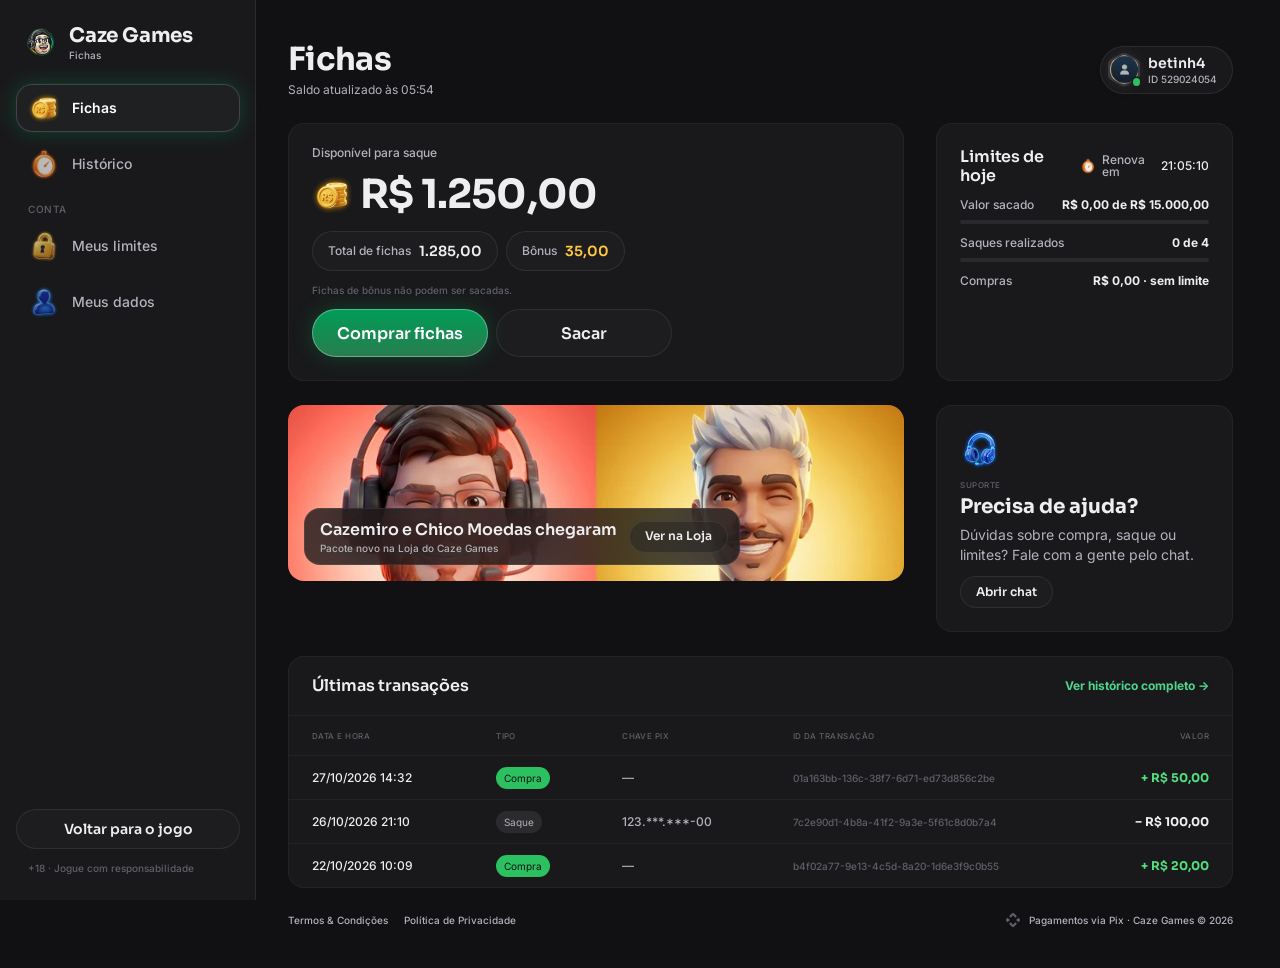
==== commit 87ca1d45: "Header: saldo com dropdown (Saldo total, geral, Bônus, Bônus Fidelidade, livre pra saque, Sacar | Co" ====
--- a/fichas/index.html
+++ b/fichas/index.html
@@ -10,9 +10,9 @@
 <link rel="preconnect" href="https://fonts.googleapis.com">
 <link rel="preconnect" href="https://fonts.gstatic.com" crossorigin>
 <link rel="stylesheet" href="https://fonts.googleapis.com/css2?family=Inter:wght@400;500;600;700&family=Sora:wght@600;700;800&display=swap">
-<link rel="stylesheet" href="../css/tokens.css?v=20261027h">
-<link rel="stylesheet" href="../css/ui.css?v=20261027h">
-<link rel="stylesheet" href="fichas.css?v=20261027h">
+<link rel="stylesheet" href="../css/tokens.css?v=20261117d">
+<link rel="stylesheet" href="../css/ui.css?v=20261117d">
+<link rel="stylesheet" href="fichas.css?v=20261117d">
 </head>
 <body>
 <svg width="0" height="0" style="position:absolute" aria-hidden="true">
@@ -35,6 +35,6 @@
 <div class="veil" id="veil" hidden><section class="drawer" id="drawer" role="dialog" aria-modal="true"></section></div>
 <div class="toast" id="toast"><span class="hint-pill" id="toastTxt"></span></div>
 
-<script src="fichas.js?v=20261027h"></script>
+<script src="fichas.js?v=20261117d"></script>
 </body>
 </html>
--- a/css/tokens.css
+++ b/css/tokens.css
@@ -32,7 +32,7 @@
   /* games */
   --game-truco:#e5484d; --game-paulista:#3b74f5; --game-cacheta:#8752f2; --game-tranca:#2cc160; --game-buraco:#1f9a4a;
   --game-poker:#0fa968; --game-sinuca:#2fa35a; --game-todos:#02a963; --game-domino:#14b8a6; --game-dama:#f76b15; --game-xadrez:#5b6cff;
-  --game-paulista-tint:#3b74f53d; --game-truco-tint:#e5484d3d; --game-cacheta-tint:#8752f23d; --game-buraco-tint:#1f9a4a3d;
+  --game-paulista-tint:#3b74f53d; --game-truco-tint:#e5484d3d; --game-cacheta-tint:#8752f23d; --game-buraco-tint:#1f9a4a3d; --game-poker-tint:#0fa9683d; --game-sinuca-tint:#2fa35a3d;
   /* crew */
   --crew-engenheiro:#4fb3ff; --crew-comandante:#f5c542; --crew-piloto:#ff5a36; --crew-navegador:#e86bff; --crew-explorador:#4dffb8;
   --crew-bar:#ff9f43; --crew-reis:#34d399; --crew-nobru:#3d8bff; --crew-inhui:#ff4fb0;
@@ -40,6 +40,7 @@
   --stake-padrao-top:#1f5938; --stake-padrao-bottom:#152c1e; --stake-iniciante-top:#1f9a4a; --stake-iniciante-bottom:#1f502c;
   --table-card-top:#1f5a4a; --table-card-bottom:#0f2e2a; --table-stake:#ffc841;
   --plus-bg:#52de7e; --plus-icon:#111113;
+  --btn-success-top:#52de7e; --btn-success-bg:#1f9a4a; /* DS button-glass ☰ Type=Success (Comprar) */
   /* cards */
   --card-face:#ffffff; --card-border:#9ea2a4; --suit-red:#c72c3d; --suit-black:#141922; --back-top:#246943; --back-bottom:#133b25;
   /* seat timer */
--- a/css/ui.css
+++ b/css/ui.css
@@ -8,6 +8,7 @@
 [role="button"]{cursor:pointer;-webkit-tap-highlight-color:transparent;-webkit-user-select:none;user-select:none;outline:0}
 input{font:inherit;color:inherit;border:0;background:none;outline:0;padding:0;margin:0;min-width:0}
 img,video{display:block;max-width:100%;user-select:none;-webkit-user-drag:none}
+video::-webkit-media-controls,video::-webkit-media-controls-start-playback-button,video::-webkit-media-controls-overlay-play-button{display:none!important;-webkit-appearance:none} /* sem botão de play: os vídeos são fundo */
 svg{display:block}
 [hidden]{display:none!important}
 .ic{flex:none;object-fit:contain;pointer-events:none}
@@ -50,6 +51,45 @@
 .cpill.bonus .t b{color:var(--text-prize)}
 .cpill .plus{width:20px;height:20px;border-radius:10px;background:var(--plus-bg);display:grid;place-items:center;flex:none}
 .cpill .plus svg{width:12px;height:12px;fill:var(--plus-icon)}
+/* saldo com seta: abre o dropdown (DS header-game ◉ Expanded) */
+.cpill .chev{width:20px;height:20px;display:grid;place-items:center;flex:none}
+.cpill .chev svg{width:10px;height:10px;fill:var(--text-muted);transform:rotate(90deg);transition:transform .2s}
+.cpill.open{box-shadow:inset 0 0 0 1px var(--border-strong)} .cpill.open .chev svg{transform:rotate(-90deg)}
+.hdr .hbuy{flex:1;min-width:0}
+/* dropdown do saldo (DS balance-panel) · celular: preso embaixo do header */
+.baldrop{position:absolute;left:0;right:0;top:64px;bottom:0;z-index:45;background:var(--bga-default-75);animation:fade .15s both}
+.balp{display:flex;flex-direction:column;gap:16px;max-height:100%;overflow:auto;padding:16px 16px 24px;background:var(--bg-subtle);border-radius:0 0 24px 24px;box-shadow:inset 0 -1px 0 var(--hl-subtle),0 16px 40px rgba(0,0,0,.4);animation:balIn .22s cubic-bezier(.2,.8,.2,1) both}
+@keyframes balIn{from{transform:translateY(-12px);opacity:0}}
+.balp .top{display:flex;justify-content:space-between;align-items:flex-start}
+.balp .top small{font:500 12px/1.2 var(--f-ui);color:var(--text-muted)}
+.balp .tv{display:flex;align-items:center;gap:8px;margin-top:4px}
+.balp .tv b{font:700 32px/1.2 var(--f-display);letter-spacing:-.02em;font-variant-numeric:tabular-nums}
+.balp .eye,.balp .x{display:grid;place-items:center;width:28px;height:28px}
+.balp .eye svg{width:20px;height:20px;fill:var(--text-muted)}
+.balp .x svg{width:12px;height:12px;fill:var(--text-muted);transform:rotate(-90deg)}
+.balp .rows{display:flex;flex-direction:column;gap:12px}
+.balp .kv{display:flex;justify-content:space-between;gap:12px;font:400 14px/1.4 var(--f-ui);color:var(--text-muted)}
+.balp .kv b{font-weight:400;color:var(--text-default);font-variant-numeric:tabular-nums;text-align:right}
+.balp hr{border:0;height:1px;background:var(--border-muted);margin:0}
+.balp .acts{display:flex;gap:12px} .balp .acts .btn{flex:1}
+/* Bônus Fidelidade (DS _loyalty-bonus): Resgatar quando tem valor · Juntando com a seta que abre as regras */
+.fid{display:flex;flex-direction:column;gap:12px;padding:8px 12px 8px 8px;border-radius:24px;background:var(--bga-strong-50);box-shadow:inset 0 0 0 1px var(--border-muted)}
+.fid.ready{flex-direction:row;align-items:center;gap:8px}
+.fid .ic{width:28px;height:28px;flex:none}
+.fid .t{flex:1;min-width:0;display:flex;flex-direction:column;gap:2px;text-align:left}
+.fid .t b{font:400 14px/1.3 var(--f-ui);color:var(--text-default)}
+.fid .t small{font:500 10px/1.2 var(--f-ui);color:var(--text-muted)}
+.fid .v{font:400 14px/1 var(--f-ui);font-variant-numeric:tabular-nums}
+.fid .row{display:flex;align-items:center;gap:8px;width:100%}
+.fid .chev{width:20px;height:20px;display:grid;place-items:center;flex:none}
+.fid .chev svg{width:10px;height:10px;fill:var(--text-muted);transform:rotate(90deg);transition:transform .2s}
+.fid.open{border-radius:16px;padding:8px 12px 12px 8px} .fid.open .chev svg{transform:rotate(-90deg)}
+.fid .more{display:flex;flex-direction:column;gap:12px}
+.fid .wk{display:flex;flex-direction:column;gap:4px;padding:12px;border-radius:12px;background:var(--bga-default-50);box-shadow:inset 0 0 0 1px var(--border-muted)}
+.fid .wk small{font:500 12px/1.2 var(--f-ui);color:var(--text-muted)}
+.fid .wk b{font:700 20px/1.2 var(--f-display);color:var(--text-prize);font-variant-numeric:tabular-nums}
+.fid p{margin:0;font:400 12px/1.5 var(--f-ui);color:var(--text-muted)}
+.fid .kv{font-size:12px}
 .hbell{position:relative;width:36px;height:36px;border-radius:18px;background:var(--bga-strong-50);box-shadow:inset 0 0 0 1px var(--border-muted);display:grid;place-items:center;flex:none}
 .hbell .ic{width:28px;height:28px}
 .hbell i{position:absolute;left:28px;top:0;width:8px;height:8px;border-radius:50%;background:var(--notification-error)}
@@ -122,6 +162,7 @@
 .btn.m44{height:44px;border-radius:22px}
 .btn.pri{background:linear-gradient(180deg,var(--btn-primary-top),var(--btn-primary-bg));box-shadow:inset 0 0 0 1px var(--hl),0 0 20px var(--glow-info);color:var(--btn-primary-text)}
 .btn.sec{background:var(--bga-strong-50);box-shadow:inset 0 0 0 1px var(--border-muted);color:var(--text-default)}
+.btn.ok{background:linear-gradient(180deg,var(--btn-success-top),var(--btn-success-bg));box-shadow:inset 0 0 0 1px var(--hl),0 0 20px var(--glow-success);color:#fff}
 .btn:disabled,.btn.dis{background:var(--btn-disabled-bg);box-shadow:none;color:var(--btn-disabled-text);pointer-events:none}
 .btn.danger-txt{background:none;box-shadow:none;color:var(--text-error);font:500 14px/1 var(--f-ui)}
 .btn.fill{flex:1;min-width:0}
@@ -136,9 +177,9 @@
 .bicon.s28{width:28px;height:28px;border-radius:14px}.bicon.s28 svg{width:16px;height:16px}
 
 /* ---------- tag ---------- */
-.tag{display:inline-flex;align-items:center;gap:4px;padding:2px 8px;border-radius:999px;font:600 12px/14px var(--f-display);white-space:nowrap;flex:none}
+.tag{display:inline-flex;align-items:center;gap:4px;padding:2px 8px;border-radius:999px;font:400 12px/18px var(--f-ui);white-space:nowrap;flex:none}
 .tag.neutral{background:#ffffff14;color:var(--text-muted)}
-.tag.gold{background:#4fd48b29;color:var(--text-brand);box-shadow:inset 0 0 0 1px #b0f3c88c}
+.tag.gold{padding:3px 8px;background:#4fd48b29;color:#fff;box-shadow:inset 0 0 0 1px #b0f3c88c}
 .tag.success{background:var(--sys-success);color:var(--bg-default)}
 .tag.danger{background:var(--sys-error);color:var(--text-default)}
 .tag.info{background:var(--sys-info);color:var(--text-default)}
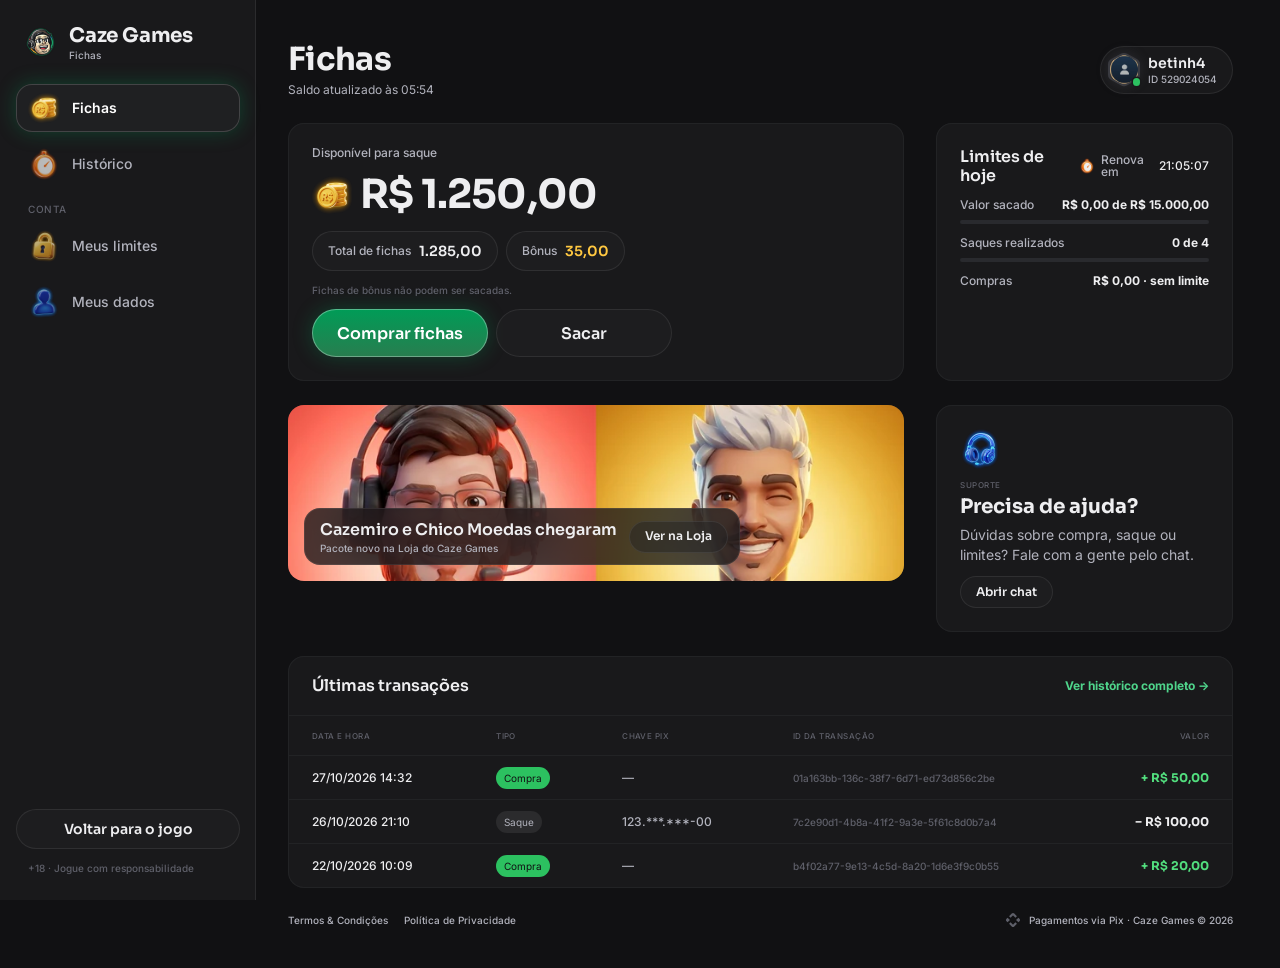
==== commit 19d28bb4: "Loja como na produção + promoção: pacotes a R$ 9,90 com as famílias da página Skins, pacote da marca" ====
--- a/fichas/index.html
+++ b/fichas/index.html
@@ -10,9 +10,9 @@
 <link rel="preconnect" href="https://fonts.googleapis.com">
 <link rel="preconnect" href="https://fonts.gstatic.com" crossorigin>
 <link rel="stylesheet" href="https://fonts.googleapis.com/css2?family=Inter:wght@400;500;600;700&family=Sora:wght@600;700;800&display=swap">
-<link rel="stylesheet" href="../css/tokens.css?v=20261117d">
-<link rel="stylesheet" href="../css/ui.css?v=20261117d">
-<link rel="stylesheet" href="fichas.css?v=20261117d">
+<link rel="stylesheet" href="../css/tokens.css?v=20261119a">
+<link rel="stylesheet" href="../css/ui.css?v=20261119a">
+<link rel="stylesheet" href="fichas.css?v=20261119a">
 </head>
 <body>
 <svg width="0" height="0" style="position:absolute" aria-hidden="true">
@@ -35,6 +35,6 @@
 <div class="veil" id="veil" hidden><section class="drawer" id="drawer" role="dialog" aria-modal="true"></section></div>
 <div class="toast" id="toast"><span class="hint-pill" id="toastTxt"></span></div>
 
-<script src="fichas.js?v=20261117d"></script>
+<script src="fichas.js?v=20261119a"></script>
 </body>
 </html>
--- a/css/tokens.css
+++ b/css/tokens.css
@@ -36,6 +36,8 @@
   /* crew */
   --crew-engenheiro:#4fb3ff; --crew-comandante:#f5c542; --crew-piloto:#ff5a36; --crew-navegador:#e86bff; --crew-explorador:#4dffb8;
   --crew-bar:#ff9f43; --crew-reis:#34d399; --crew-nobru:#3d8bff; --crew-inhui:#ff4fb0;
+  /* famílias da página Skins (mesma cor da chamada do Truco) */
+  --crew-laje:#ff7f50; --crew-portaria:#3ddc84; --crew-live:#b45cff; --crew-feira:#ffa62b; --crew-navalha:#ff4fb0; --crew-varzea:#5be37d; --crew-oficina:#3db8ff; --crew-posto:#ff3b4a; --crew-fliper:#a45cff; --crew-grau:#4fa3ff; --crew-palpite:#f2b233;
   /* stake / table */
   --stake-padrao-top:#1f5938; --stake-padrao-bottom:#152c1e; --stake-iniciante-top:#1f9a4a; --stake-iniciante-bottom:#1f502c;
   --table-card-top:#1f5a4a; --table-card-bottom:#0f2e2a; --table-stake:#ffc841;
--- a/css/ui.css
+++ b/css/ui.css
@@ -60,10 +60,9 @@
 .baldrop{position:absolute;left:0;right:0;top:64px;bottom:0;z-index:45;background:var(--bga-default-75);animation:fade .15s both}
 .balp{display:flex;flex-direction:column;gap:16px;max-height:100%;overflow:auto;padding:16px 16px 24px;background:var(--bg-subtle);border-radius:0 0 24px 24px;box-shadow:inset 0 -1px 0 var(--hl-subtle),0 16px 40px rgba(0,0,0,.4);animation:balIn .22s cubic-bezier(.2,.8,.2,1) both}
 @keyframes balIn{from{transform:translateY(-12px);opacity:0}}
-.balp .top{display:flex;justify-content:space-between;align-items:flex-start}
+.balp .top{display:flex;justify-content:space-between;align-items:center}
 .balp .top small{font:500 12px/1.2 var(--f-ui);color:var(--text-muted)}
-.balp .tv{display:flex;align-items:center;gap:8px;margin-top:4px}
-.balp .tv b{font:700 32px/1.2 var(--f-display);letter-spacing:-.02em;font-variant-numeric:tabular-nums}
+.balp .tv{display:flex;align-items:center;gap:4px}
 .balp .eye,.balp .x{display:grid;place-items:center;width:28px;height:28px}
 .balp .eye svg{width:20px;height:20px;fill:var(--text-muted)}
 .balp .x svg{width:12px;height:12px;fill:var(--text-muted);transform:rotate(-90deg)}
